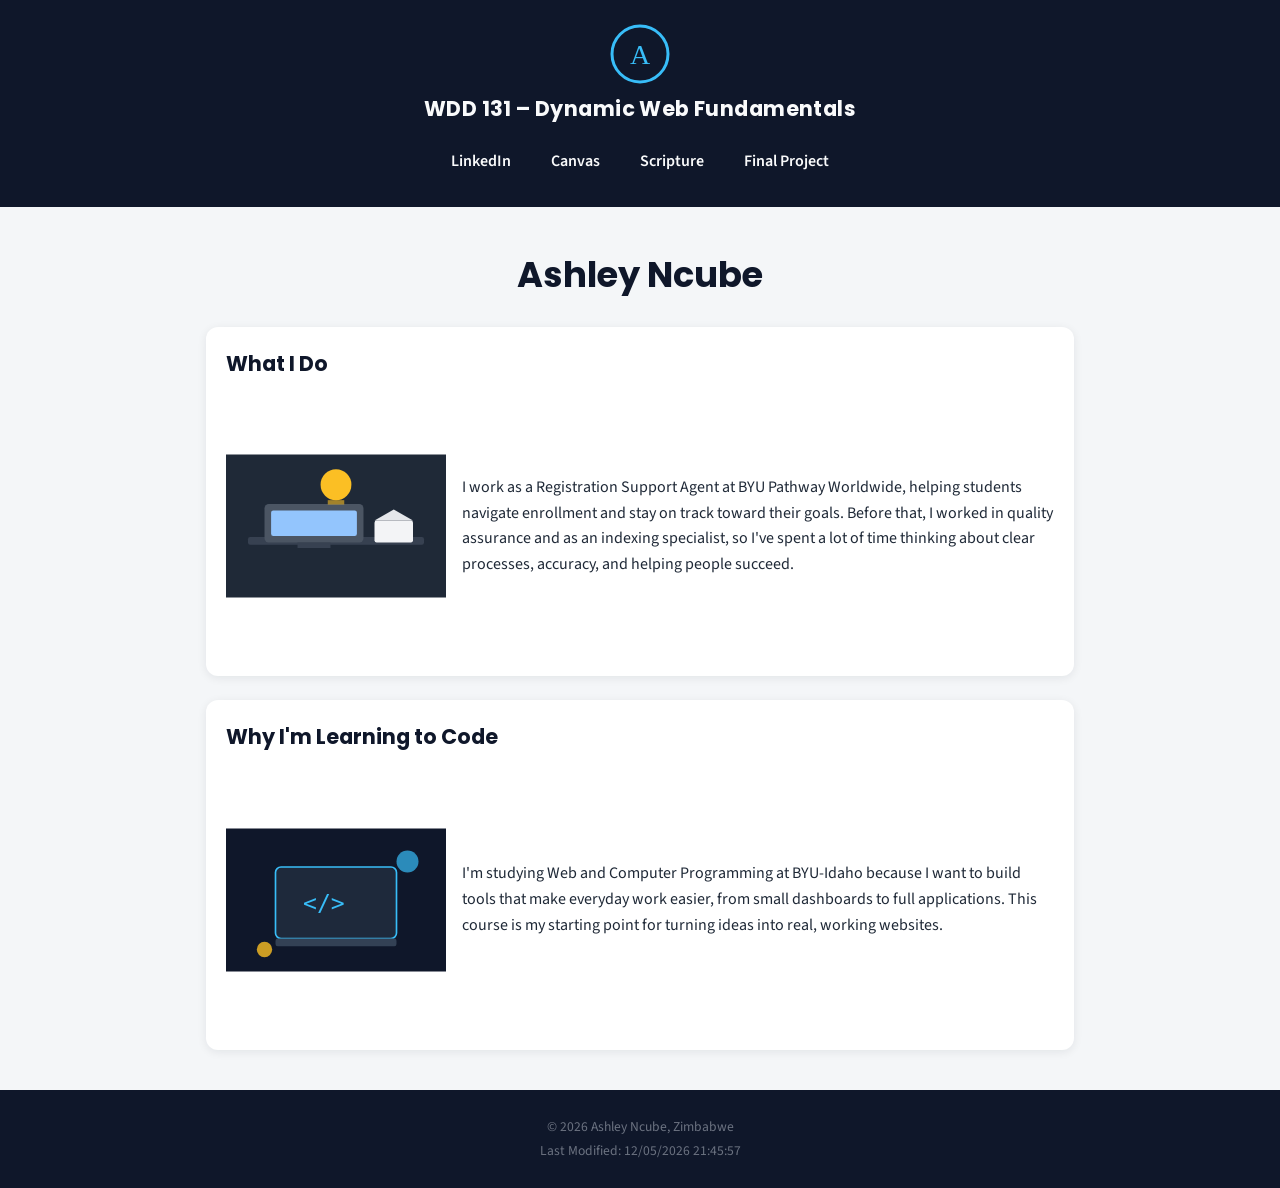
==== index.html @ 18c7f96a "first commit" ====
<!DOCTYPE html>
<html lang="en">
<head>
  <meta charset="UTF-8">
  <meta name="viewport" content="width=device-width, initial-scale=1.0">
  <title>WDD 131 – Dynamic Web Fundamentals – Ashley Ncube</title>
  <meta name="description" content="WDD 131 – Dynamic Web Fundamentals course landing page for Ashley Ncube, a BYU-Idaho web and computer programming student in Zimbabwe. Home page, HTML, CSS, JavaScript, portfolio.">
  <meta name="author" content="Ashley Ncube">

  <link rel="preconnect" href="https://fonts.googleapis.com">
  <link rel="preconnect" href="https://fonts.gstatic.com" crossorigin>
  <link href="https://fonts.googleapis.com/css2?family=Poppins:wght@500;700&family=Source+Sans+3:wght@400;600&display=swap" rel="stylesheet">

  <link rel="stylesheet" href="styles/base.css">
  <script src="scripts/getdates.js" defer></script>
</head>
<body>
  <header>
    <img src="images/logo.svg" alt="Ashley Ncube personal logo" width="60" height="60" class="logo">
    <span id="course-title">WDD 131 – Dynamic Web Fundamentals</span>

    <nav>
      <ul>
        <li><a href="https://www.linkedin.com/" target="_blank" rel="noopener">LinkedIn</a></li>
        <li><a href="https://byupw.instructure.com/" target="_blank" rel="noopener">Canvas</a></li>
        <li><a href="https://www.churchofjesuschrist.org/study/scriptures/bofm/1-ne/3?lang=eng&id=p7#p7" target="_blank" rel="noopener">Scripture</a></li>
        <li><a href="final-project/">Final Project</a></li>
      </ul>
    </nav>
  </header>

  <main>
    <h1>Ashley Ncube</h1>

    <section class="card">
      <h2>What I Do</h2>
      <img src="images/card-work.svg" alt="Illustration of a laptop and notebook on a desk" width="400" height="260" loading="lazy">
      <p>I work as a Registration Support Agent at BYU Pathway Worldwide, helping students
        navigate enrollment and stay on track toward their goals. Before that, I worked in
        quality assurance and as an indexing specialist, so I've spent a lot of time thinking
        about clear processes, accuracy, and helping people succeed.</p>
    </section>

    <section class="card">
      <h2>Why I'm Learning to Code</h2>
      <img src="images/card-studies.svg" alt="Illustration of code brackets and an open book" width="400" height="260" loading="lazy">
      <p>I'm studying Web and Computer Programming at BYU-Idaho because I want to build tools
        that make everyday work easier, from small dashboards to full applications. This course
        is my starting point for turning ideas into real, working websites.</p>
    </section>
  </main>

  <footer>
    <p>&copy; <span id="currentyear"></span> Ashley Ncube, Zimbabwe</p>
    <p id="lastModified"></p>
  </footer>
</body>
</html>
---- styles/base.css ----
/* ===== Variables ===== */
:root {
  --color-bg: #f4f6f8;
  --color-surface: #ffffff;
  --color-dark: #0f172a;
  --color-primary: #0f172a;
  --color-accent: #38bdf8;
  --color-text: #1f2937;
  --color-muted: #6b7280;
  --font-heading: 'Poppins', sans-serif;
  --font-body: 'Source Sans 3', sans-serif;
}

/* ===== Reset ===== */
* {
  box-sizing: border-box;
  margin: 0;
  padding: 0;
}

body {
  font-family: var(--font-body);
  color: var(--color-text);
  background-color: var(--color-bg);
  line-height: 1.6;
}

img {
  max-width: 100%;
  display: block;
}

a {
  color: inherit;
  text-decoration: none;
}

/* ===== Header ===== */
header {
  background-color: var(--color-dark);
  color: #f9fafb;
  padding: 1.5rem 1rem;
  text-align: center;
}

header .logo {
  margin: 0 auto 0.5rem;
}

#course-title {
  display: block;
  font-family: var(--font-heading);
  font-weight: 700;
  font-size: 1.3rem;
  letter-spacing: 0.02em;
  margin-bottom: 1rem;
}

nav ul {
  list-style: none;
  display: flex;
  justify-content: center;
  flex-wrap: wrap;
  gap: 0.5rem;
}

nav a {
  display: block;
  padding: 0.5rem 1rem;
  border-radius: 6px;
  font-weight: 600;
  transition: background-color 0.25s ease, color 0.25s ease, transform 0.2s ease;
}

nav a:hover,
nav a:focus {
  background-color: var(--color-accent);
  color: var(--color-dark);
  transform: translateY(-2px);
}

/* ===== Main ===== */
main {
  max-width: 900px;
  margin: 2.5rem auto;
  padding: 0 1rem;
}

main h1 {
  font-family: var(--font-heading);
  font-size: 2.2rem;
  color: var(--color-primary);
  margin-bottom: 1.5rem;
  text-align: center;
}

.card {
  display: grid;
  grid-template-columns: 1fr;
  gap: 1rem;
  background-color: var(--color-surface);
  border-radius: 12px;
  padding: 1.25rem;
  margin-bottom: 1.5rem;
  box-shadow: 0 2px 10px rgba(15, 23, 42, 0.08);
}

.card h2 {
  font-family: var(--font-heading);
  color: var(--color-primary);
  font-size: 1.3rem;
}

.card img {
  border-radius: 8px;
}

.card p {
  color: var(--color-text);
}

@media (min-width: 640px) {
  .card {
    grid-template-columns: 220px 1fr;
    align-items: center;
  }

  .card h2 {
    grid-column: 1 / -1;
  }
}

/* ===== Footer ===== */
footer {
  text-align: center;
  padding: 1.5rem 1rem;
  background-color: var(--color-dark);
  color: var(--color-muted);
  font-size: 0.85rem;
}

footer p {
  margin: 0.15rem 0;
}
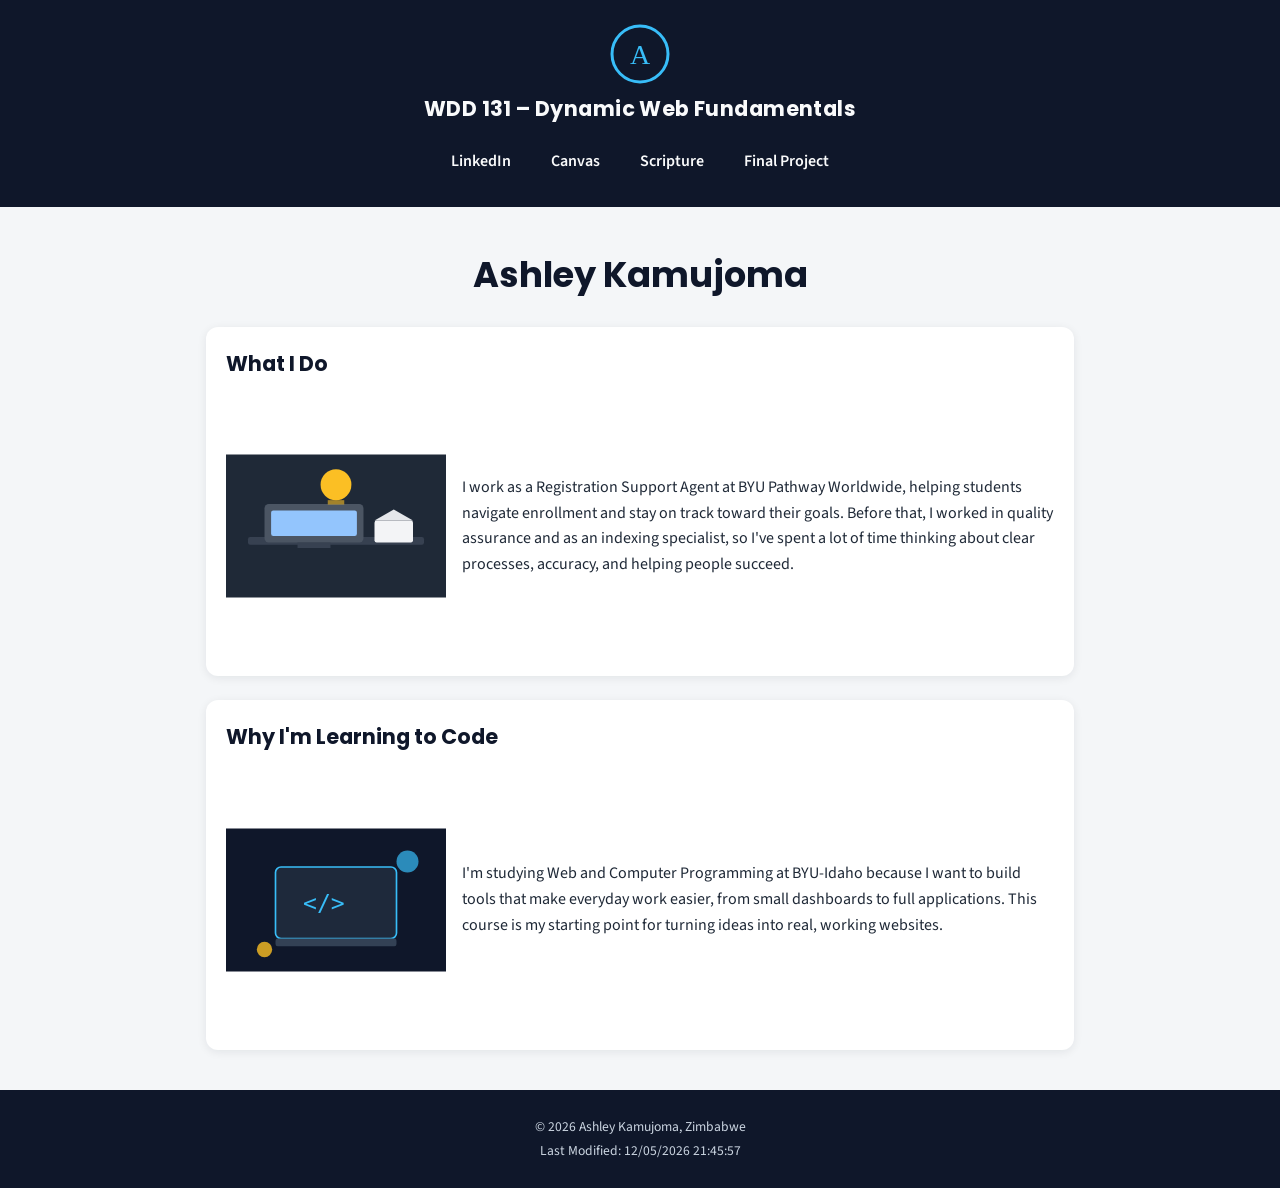
==== commit 8b9463ac: "New update" ====
--- a/index.html
+++ b/index.html
@@ -3,9 +3,9 @@
 <head>
   <meta charset="UTF-8">
   <meta name="viewport" content="width=device-width, initial-scale=1.0">
-  <title>WDD 131 – Dynamic Web Fundamentals – Ashley Ncube</title>
-  <meta name="description" content="WDD 131 – Dynamic Web Fundamentals course landing page for Ashley Ncube, a BYU-Idaho web and computer programming student in Zimbabwe. Home page, HTML, CSS, JavaScript, portfolio.">
-  <meta name="author" content="Ashley Ncube">
+  <title>WDD 131 – Dynamic Web Fundamentals – Ashley Kamujoma</title>
+  <meta name="description" content="WDD 131 – Dynamic Web Fundamentals course landing page for Ashley Kamujoma, a BYU-Idaho web and computer programming student in Zimbabwe. Home page, HTML, CSS, JavaScript, portfolio.">
+  <meta name="author" content="Ashley Kamujoma">
 
   <link rel="preconnect" href="https://fonts.googleapis.com">
   <link rel="preconnect" href="https://fonts.gstatic.com" crossorigin>
@@ -16,7 +16,7 @@
 </head>
 <body>
   <header>
-    <img src="images/logo.svg" alt="Ashley Ncube personal logo" width="60" height="60" class="logo">
+    <img src="images/logo.svg" alt="Ashley Kamujoma personal logo" width="60" height="60" class="logo">
     <span id="course-title">WDD 131 – Dynamic Web Fundamentals</span>
 
     <nav>
@@ -30,7 +30,7 @@
   </header>
 
   <main>
-    <h1>Ashley Ncube</h1>
+    <h1>Ashley Kamujoma</h1>
 
     <section class="card">
       <h2>What I Do</h2>
@@ -51,7 +51,7 @@
   </main>
 
   <footer>
-    <p>&copy; <span id="currentyear"></span> Ashley Ncube, Zimbabwe</p>
+    <p>&copy; <span id="currentyear"></span> Ashley Kamujoma, Zimbabwe</p>
     <p id="lastModified"></p>
   </footer>
 </body>
--- a/styles/base.css
+++ b/styles/base.css
@@ -6,7 +6,7 @@
   --color-primary: #0f172a;
   --color-accent: #38bdf8;
   --color-text: #1f2937;
-  --color-muted: #6b7280;
+  --color-muted: #cbd5e1;
   --font-heading: 'Poppins', sans-serif;
   --font-body: 'Source Sans 3', sans-serif;
 }
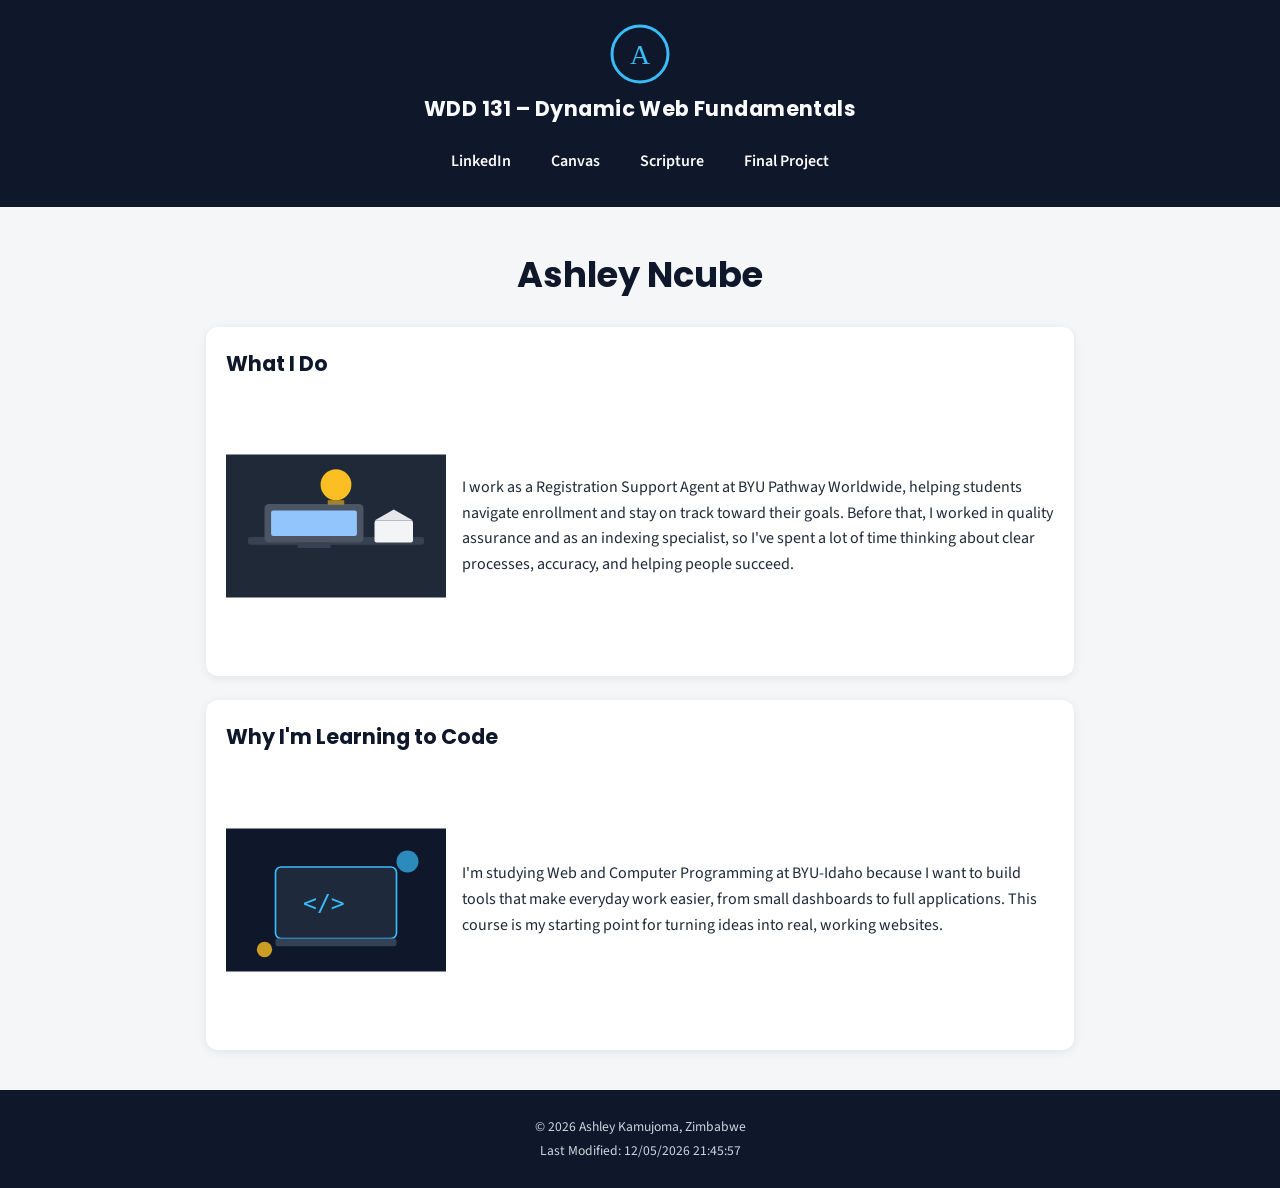
==== commit a60323d9: "update" ====
--- a/index.html
+++ b/index.html
@@ -1,58 +1,67 @@
 <!DOCTYPE html>
 <html lang="en">
+
 <head>
-  <meta charset="UTF-8">
-  <meta name="viewport" content="width=device-width, initial-scale=1.0">
-  <title>WDD 131 – Dynamic Web Fundamentals – Ashley Kamujoma</title>
-  <meta name="description" content="WDD 131 – Dynamic Web Fundamentals course landing page for Ashley Kamujoma, a BYU-Idaho web and computer programming student in Zimbabwe. Home page, HTML, CSS, JavaScript, portfolio.">
-  <meta name="author" content="Ashley Kamujoma">
+    <meta charset="UTF-8">
+    <meta name="viewport" content="width=device-width, initial-scale=1.0">
+    <title>WDD 131 – Dynamic Web Fundamentals – Ashley Ncube</title>
+    <meta name="description"
+        content="WDD 131 – Dynamic Web Fundamentals course landing page for Ashley Ncube, a BYU-Idaho web and computer programming student in Zimbabwe. Home page, HTML, CSS, JavaScript, portfolio.">
+    <meta name="author" content="Ashley Ncube">
 
-  <link rel="preconnect" href="https://fonts.googleapis.com">
-  <link rel="preconnect" href="https://fonts.gstatic.com" crossorigin>
-  <link href="https://fonts.googleapis.com/css2?family=Poppins:wght@500;700&family=Source+Sans+3:wght@400;600&display=swap" rel="stylesheet">
+    <link rel="preconnect" href="https://fonts.googleapis.com">
+    <link rel="preconnect" href="https://fonts.gstatic.com" crossorigin>
+    <link
+        href="https://fonts.googleapis.com/css2?family=Poppins:wght@500;700&family=Source+Sans+3:wght@400;600&display=swap"
+        rel="stylesheet">
 
-  <link rel="stylesheet" href="styles/base.css">
-  <script src="scripts/getdates.js" defer></script>
+    <link rel="stylesheet" href="styles/base.css">
+    <script src="scripts/getdates.js" defer></script>
 </head>
+
 <body>
-  <header>
-    <img src="images/logo.svg" alt="Ashley Kamujoma personal logo" width="60" height="60" class="logo">
-    <span id="course-title">WDD 131 – Dynamic Web Fundamentals</span>
+    <header>
+        <img src="images/logo.svg" alt="Ashley Ncube personal logo" width="60" height="60" class="logo">
+        <span id="course-title">WDD 131 – Dynamic Web Fundamentals</span>
 
-    <nav>
-      <ul>
-        <li><a href="https://www.linkedin.com/" target="_blank" rel="noopener">LinkedIn</a></li>
-        <li><a href="https://byupw.instructure.com/" target="_blank" rel="noopener">Canvas</a></li>
-        <li><a href="https://www.churchofjesuschrist.org/study/scriptures/bofm/1-ne/3?lang=eng&id=p7#p7" target="_blank" rel="noopener">Scripture</a></li>
-        <li><a href="final-project/">Final Project</a></li>
-      </ul>
-    </nav>
-  </header>
+        <nav>
+            <ul>
+                <li><a href="https://www.linkedin.com/" target="_blank" rel="noopener">LinkedIn</a></li>
+                <li><a href="https://byupw.instructure.com/" target="_blank" rel="noopener">Canvas</a></li>
+                <li><a href="https://www.churchofjesuschrist.org/study/scriptures/bofm/1-ne/3?lang=eng&id=p7#p7"
+                        target="_blank" rel="noopener">Scripture</a></li>
+                <li><a href="final-project/">Final Project</a></li>
+            </ul>
+        </nav>
+    </header>
 
-  <main>
-    <h1>Ashley Kamujoma</h1>
+    <main>
+        <h1>Ashley Ncube</h1>
 
-    <section class="card">
-      <h2>What I Do</h2>
-      <img src="images/card-work.svg" alt="Illustration of a laptop and notebook on a desk" width="400" height="260" loading="lazy">
-      <p>I work as a Registration Support Agent at BYU Pathway Worldwide, helping students
-        navigate enrollment and stay on track toward their goals. Before that, I worked in
-        quality assurance and as an indexing specialist, so I've spent a lot of time thinking
-        about clear processes, accuracy, and helping people succeed.</p>
-    </section>
+        <section class="card">
+            <h2>What I Do</h2>
+            <img src="images/card-work.svg" alt="Illustration of a laptop and notebook on a desk" width="400"
+                height="260" loading="lazy">
+            <p>I work as a Registration Support Agent at BYU Pathway Worldwide, helping students
+                navigate enrollment and stay on track toward their goals. Before that, I worked in
+                quality assurance and as an indexing specialist, so I've spent a lot of time thinking
+                about clear processes, accuracy, and helping people succeed.</p>
+        </section>
 
-    <section class="card">
-      <h2>Why I'm Learning to Code</h2>
-      <img src="images/card-studies.svg" alt="Illustration of code brackets and an open book" width="400" height="260" loading="lazy">
-      <p>I'm studying Web and Computer Programming at BYU-Idaho because I want to build tools
-        that make everyday work easier, from small dashboards to full applications. This course
-        is my starting point for turning ideas into real, working websites.</p>
-    </section>
-  </main>
+        <section class="card">
+            <h2>Why I'm Learning to Code</h2>
+            <img src="images/card-studies.svg" alt="Illustration of code brackets and an open book" width="400"
+                height="260" loading="lazy">
+            <p>I'm studying Web and Computer Programming at BYU-Idaho because I want to build tools
+                that make everyday work easier, from small dashboards to full applications. This course
+                is my starting point for turning ideas into real, working websites.</p>
+        </section>
+    </main>
 
-  <footer>
-    <p>&copy; <span id="currentyear"></span> Ashley Kamujoma, Zimbabwe</p>
-    <p id="lastModified"></p>
-  </footer>
+    <footer>
+        <p>&copy; <span id="currentyear"></span> Ashley Kamujoma, Zimbabwe</p>
+        <p id="lastModified"></p>
+    </footer>
 </body>
-</html>
+
+</html>
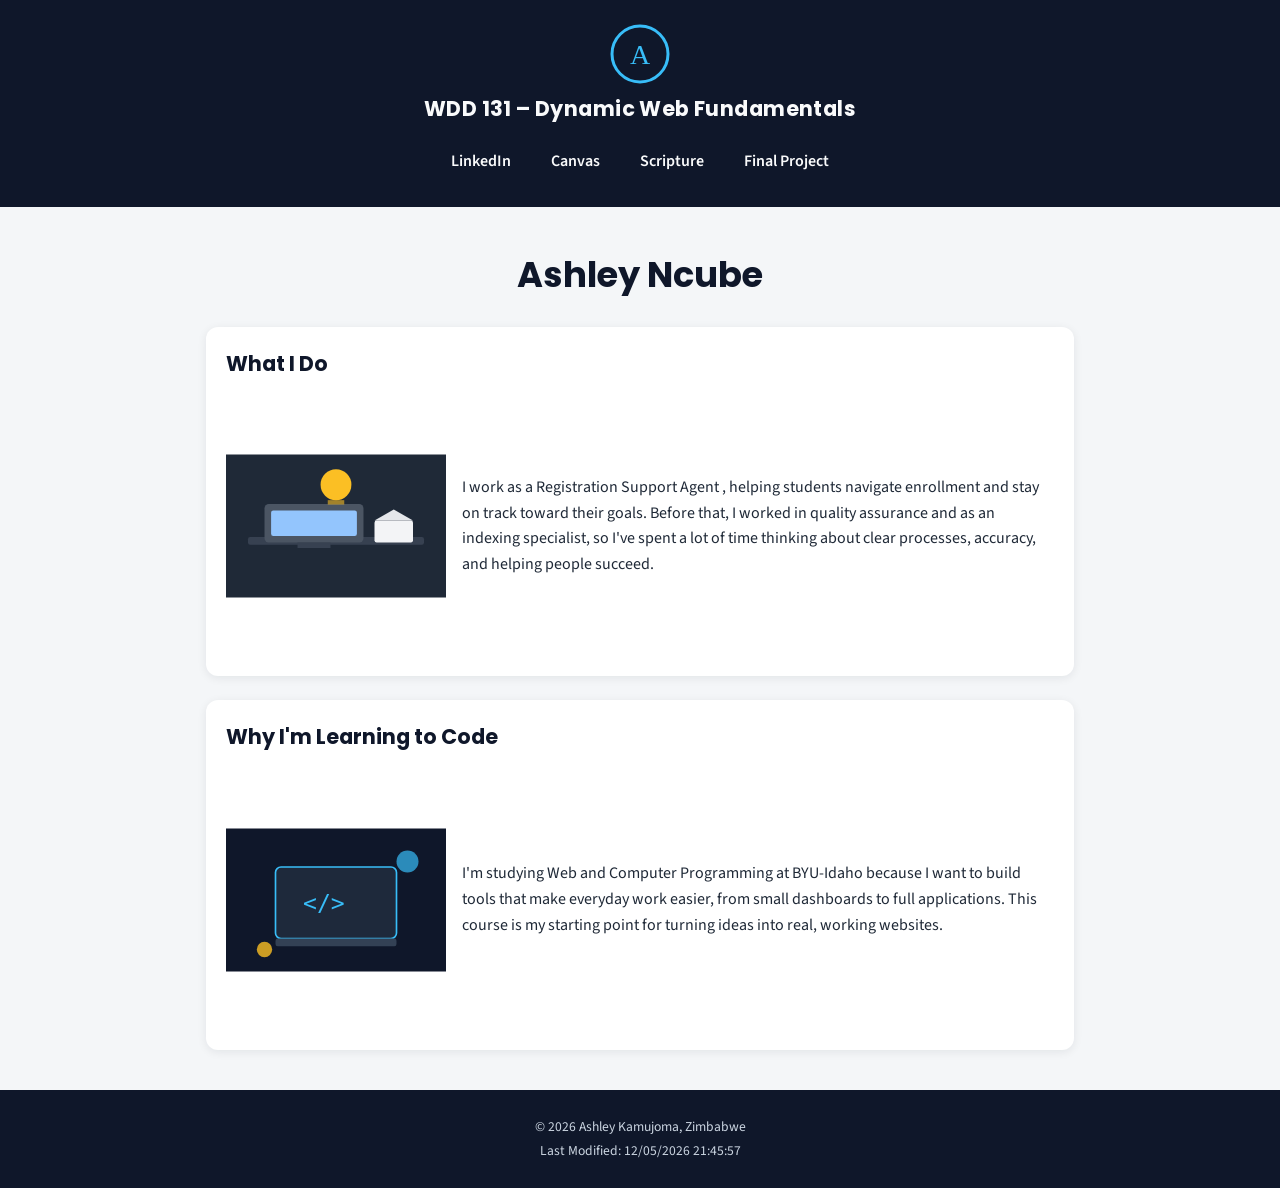
==== commit 42295fc4: "update" ====
--- a/index.html
+++ b/index.html
@@ -21,7 +21,7 @@
 
 <body>
     <header>
-        <img src="images/logo.svg" alt="Ashley Ncube personal logo" width="60" height="60" class="logo">
+        <img src="images/logo.svg" alt="Ashley Kamujoma personal logo" width="60" height="60" class="logo">
         <span id="course-title">WDD 131 – Dynamic Web Fundamentals</span>
 
         <nav>
@@ -42,7 +42,7 @@
             <h2>What I Do</h2>
             <img src="images/card-work.svg" alt="Illustration of a laptop and notebook on a desk" width="400"
                 height="260" loading="lazy">
-            <p>I work as a Registration Support Agent at BYU Pathway Worldwide, helping students
+            <p>I work as a Registration Support Agent , helping students
                 navigate enrollment and stay on track toward their goals. Before that, I worked in
                 quality assurance and as an indexing specialist, so I've spent a lot of time thinking
                 about clear processes, accuracy, and helping people succeed.</p>
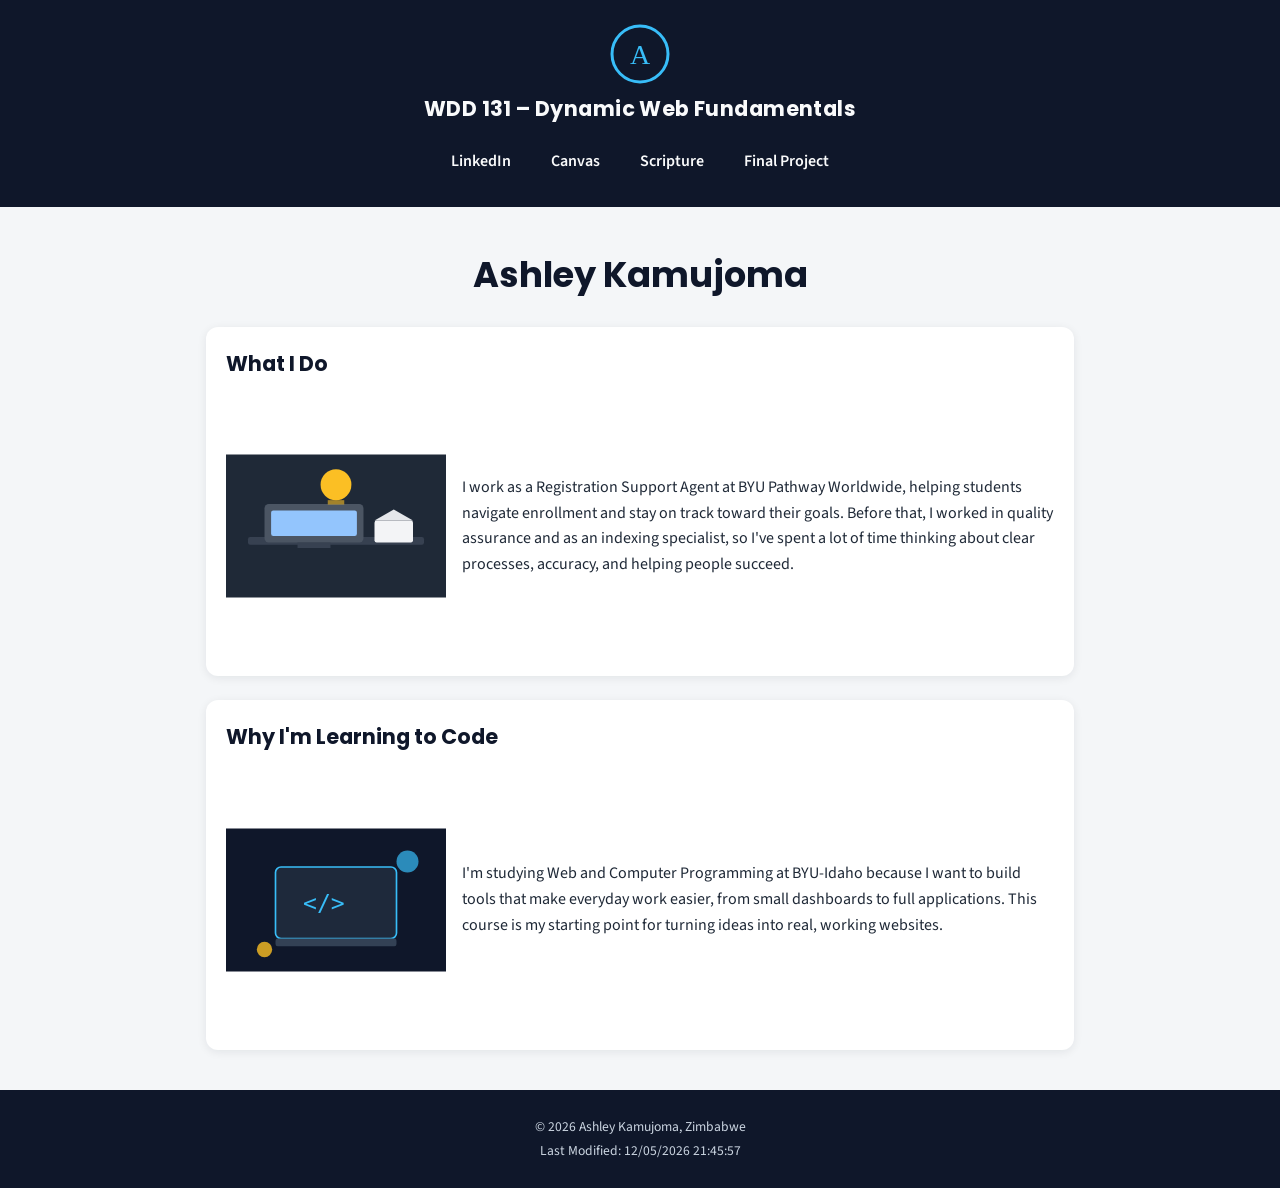
==== commit eed9989c: "main update" ====
--- a/index.html
+++ b/index.html
@@ -1,67 +1,58 @@
 <!DOCTYPE html>
 <html lang="en">
+<head>
+  <meta charset="UTF-8">
+  <meta name="viewport" content="width=device-width, initial-scale=1.0">
+  <title>WDD 131 – Dynamic Web Fundamentals – Ashley Kamujoma</title>
+  <meta name="description" content="WDD 131 – Dynamic Web Fundamentals course landing page for Ashley Kamujoma, a BYU-Idaho web and computer programming student in Zimbabwe. Home page, HTML, CSS, JavaScript, portfolio.">
+  <meta name="author" content="Ashley Kamujoma">
 
-<head>
-    <meta charset="UTF-8">
-    <meta name="viewport" content="width=device-width, initial-scale=1.0">
-    <title>WDD 131 – Dynamic Web Fundamentals – Ashley Ncube</title>
-    <meta name="description"
-        content="WDD 131 – Dynamic Web Fundamentals course landing page for Ashley Ncube, a BYU-Idaho web and computer programming student in Zimbabwe. Home page, HTML, CSS, JavaScript, portfolio.">
-    <meta name="author" content="Ashley Ncube">
+  <link rel="preconnect" href="https://fonts.googleapis.com">
+  <link rel="preconnect" href="https://fonts.gstatic.com" crossorigin>
+  <link href="https://fonts.googleapis.com/css2?family=Poppins:wght@500;700&family=Source+Sans+3:wght@400;600&display=swap" rel="stylesheet">
 
-    <link rel="preconnect" href="https://fonts.googleapis.com">
-    <link rel="preconnect" href="https://fonts.gstatic.com" crossorigin>
-    <link
-        href="https://fonts.googleapis.com/css2?family=Poppins:wght@500;700&family=Source+Sans+3:wght@400;600&display=swap"
-        rel="stylesheet">
+  <link rel="stylesheet" href="styles/base.css">
+  <script src="scripts/getdates.js" defer></script>
+</head>
+<body>
+  <header>
+    <img src="images/logo.svg" alt="Ashley Kamujoma personal logo" width="60" height="60" class="logo">
+    <span id="course-title">WDD 131 – Dynamic Web Fundamentals</span>
 
-    <link rel="stylesheet" href="styles/base.css">
-    <script src="scripts/getdates.js" defer></script>
-</head>
+    <nav>
+      <ul>
+        <li><a href="https://www.linkedin.com/" target="_blank" rel="noopener">LinkedIn</a></li>
+        <li><a href="https://byupw.instructure.com/" target="_blank" rel="noopener">Canvas</a></li>
+        <li><a href="https://www.churchofjesuschrist.org/study/scriptures/bofm/1-ne/3?lang=eng&id=p7#p7" target="_blank" rel="noopener">Scripture</a></li>
+        <li><a href="final-project/">Final Project</a></li>
+      </ul>
+    </nav>
+  </header>
 
-<body>
-    <header>
-        <img src="images/logo.svg" alt="Ashley Kamujoma personal logo" width="60" height="60" class="logo">
-        <span id="course-title">WDD 131 – Dynamic Web Fundamentals</span>
+  <main>
+    <h1>Ashley Kamujoma</h1>
 
-        <nav>
-            <ul>
-                <li><a href="https://www.linkedin.com/" target="_blank" rel="noopener">LinkedIn</a></li>
-                <li><a href="https://byupw.instructure.com/" target="_blank" rel="noopener">Canvas</a></li>
-                <li><a href="https://www.churchofjesuschrist.org/study/scriptures/bofm/1-ne/3?lang=eng&id=p7#p7"
-                        target="_blank" rel="noopener">Scripture</a></li>
-                <li><a href="final-project/">Final Project</a></li>
-            </ul>
-        </nav>
-    </header>
+    <section class="card">
+      <h2>What I Do</h2>
+      <img src="images/card-work.svg" alt="Illustration of a laptop and notebook on a desk" width="400" height="260" loading="lazy">
+      <p>I work as a Registration Support Agent at BYU Pathway Worldwide, helping students
+        navigate enrollment and stay on track toward their goals. Before that, I worked in
+        quality assurance and as an indexing specialist, so I've spent a lot of time thinking
+        about clear processes, accuracy, and helping people succeed.</p>
+    </section>
 
-    <main>
-        <h1>Ashley Ncube</h1>
+    <section class="card">
+      <h2>Why I'm Learning to Code</h2>
+      <img src="images/card-studies.svg" alt="Illustration of code brackets and an open book" width="400" height="260" loading="lazy">
+      <p>I'm studying Web and Computer Programming at BYU-Idaho because I want to build tools
+        that make everyday work easier, from small dashboards to full applications. This course
+        is my starting point for turning ideas into real, working websites.</p>
+    </section>
+  </main>
 
-        <section class="card">
-            <h2>What I Do</h2>
-            <img src="images/card-work.svg" alt="Illustration of a laptop and notebook on a desk" width="400"
-                height="260" loading="lazy">
-            <p>I work as a Registration Support Agent , helping students
-                navigate enrollment and stay on track toward their goals. Before that, I worked in
-                quality assurance and as an indexing specialist, so I've spent a lot of time thinking
-                about clear processes, accuracy, and helping people succeed.</p>
-        </section>
-
-        <section class="card">
-            <h2>Why I'm Learning to Code</h2>
-            <img src="images/card-studies.svg" alt="Illustration of code brackets and an open book" width="400"
-                height="260" loading="lazy">
-            <p>I'm studying Web and Computer Programming at BYU-Idaho because I want to build tools
-                that make everyday work easier, from small dashboards to full applications. This course
-                is my starting point for turning ideas into real, working websites.</p>
-        </section>
-    </main>
-
-    <footer>
-        <p>&copy; <span id="currentyear"></span> Ashley Kamujoma, Zimbabwe</p>
-        <p id="lastModified"></p>
-    </footer>
+  <footer>
+    <p>&copy; <span id="currentyear"></span> Ashley Kamujoma, Zimbabwe</p>
+    <p id="lastModified"></p>
+  </footer>
 </body>
-
-</html>+</html>
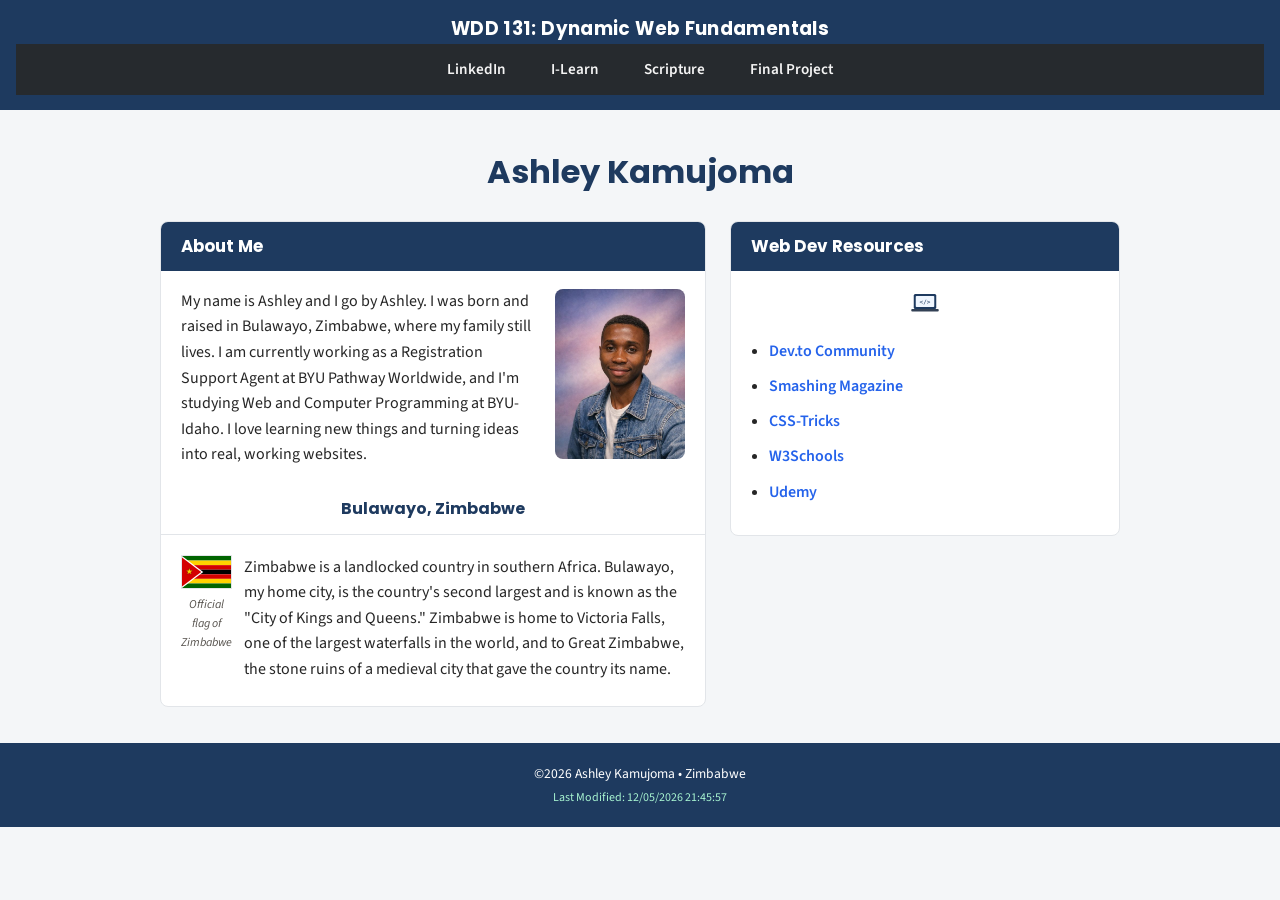
==== commit 506b5e24: "Main update" ====
--- a/index.html
+++ b/index.html
@@ -9,20 +9,19 @@
 
   <link rel="preconnect" href="https://fonts.googleapis.com">
   <link rel="preconnect" href="https://fonts.gstatic.com" crossorigin>
-  <link href="https://fonts.googleapis.com/css2?family=Poppins:wght@500;700&family=Source+Sans+3:wght@400;600&display=swap" rel="stylesheet">
+  <link href="https://fonts.googleapis.com/css2?family=Poppins:wght@600;700&family=Source+Sans+3:wght@400;600&display=swap" rel="stylesheet">
 
   <link rel="stylesheet" href="styles/base.css">
   <script src="scripts/getdates.js" defer></script>
 </head>
 <body>
   <header>
-    <img src="images/logo.svg" alt="Ashley Kamujoma personal logo" width="60" height="60" class="logo">
-    <span id="course-title">WDD 131 – Dynamic Web Fundamentals</span>
+    <span id="course-title">WDD 131: Dynamic Web Fundamentals</span>
 
     <nav>
       <ul>
         <li><a href="https://www.linkedin.com/" target="_blank" rel="noopener">LinkedIn</a></li>
-        <li><a href="https://byupw.instructure.com/" target="_blank" rel="noopener">Canvas</a></li>
+        <li><a href="https://byupw.instructure.com/" target="_blank" rel="noopener">I-Learn</a></li>
         <li><a href="https://www.churchofjesuschrist.org/study/scriptures/bofm/1-ne/3?lang=eng&id=p7#p7" target="_blank" rel="noopener">Scripture</a></li>
         <li><a href="final-project/">Final Project</a></li>
       </ul>
@@ -32,26 +31,48 @@
   <main>
     <h1>Ashley Kamujoma</h1>
 
-    <section class="card">
-      <h2>What I Do</h2>
-      <img src="images/card-work.svg" alt="Illustration of a laptop and notebook on a desk" width="400" height="260" loading="lazy">
-      <p>I work as a Registration Support Agent at BYU Pathway Worldwide, helping students
-        navigate enrollment and stay on track toward their goals. Before that, I worked in
-        quality assurance and as an indexing specialist, so I've spent a lot of time thinking
-        about clear processes, accuracy, and helping people succeed.</p>
-    </section>
+    <div class="card-grid">
+      <section class="card">
+        <h2>About Me</h2>
 
-    <section class="card">
-      <h2>Why I'm Learning to Code</h2>
-      <img src="images/card-studies.svg" alt="Illustration of code brackets and an open book" width="400" height="260" loading="lazy">
-      <p>I'm studying Web and Computer Programming at BYU-Idaho because I want to build tools
-        that make everyday work easier, from small dashboards to full applications. This course
-        is my starting point for turning ideas into real, working websites.</p>
-    </section>
+        <div class="about-content">
+          <p>My name is Ashley and I go by Ashley. I was born and raised in Bulawayo, Zimbabwe,
+            where my family still lives. I am currently working as a Registration Support Agent
+            at BYU Pathway Worldwide, and I'm studying Web and Computer Programming at
+            BYU-Idaho. I love learning new things and turning ideas into real, working
+            websites.</p>
+          <img src="images/portrait.jpg" alt="Portrait of Ashley Kamujoma" class="portrait" loading="lazy">
+        </div>
+
+        <h3>Bulawayo, Zimbabwe</h3>
+        <div class="origin-content">
+          <figure class="flag-figure">
+            <img src="images/flag.svg" alt="The flag of Zimbabwe" class="flag" loading="lazy">
+            <figcaption>Official flag of Zimbabwe</figcaption>
+          </figure>
+          <p>Zimbabwe is a landlocked country in southern Africa. Bulawayo, my home city, is the
+            country's second largest and is known as the "City of Kings and Queens." Zimbabwe is
+            home to Victoria Falls, one of the largest waterfalls in the world, and to Great
+            Zimbabwe, the stone ruins of a medieval city that gave the country its name.</p>
+        </div>
+      </section>
+
+      <section class="card">
+        <h2>Web Dev Resources</h2>
+        <img src="images/resources-icon.svg" alt="Icon of a laptop displaying code brackets" class="resources-icon" loading="lazy">
+        <ul>
+          <li><a href="https://dev.to/" target="_blank" rel="noopener">Dev.to Community</a></li>
+          <li><a href="https://www.smashingmagazine.com/" target="_blank" rel="noopener">Smashing Magazine</a></li>
+          <li><a href="https://css-tricks.com/" target="_blank" rel="noopener">CSS-Tricks</a></li>
+          <li><a href="https://www.w3schools.com/" target="_blank" rel="noopener">W3Schools</a></li>
+          <li><a href="https://www.udemy.com/" target="_blank" rel="noopener">Udemy</a></li>
+        </ul>
+      </section>
+    </div>
   </main>
 
   <footer>
-    <p>&copy; <span id="currentyear"></span> Ashley Kamujoma, Zimbabwe</p>
+    <p>&copy;<span id="currentyear"></span> Ashley Kamujoma &bull; Zimbabwe</p>
     <p id="lastModified"></p>
   </footer>
 </body>
--- a/styles/base.css
+++ b/styles/base.css
@@ -2,11 +2,13 @@
 :root {
   --color-bg: #f4f6f8;
   --color-surface: #ffffff;
-  --color-dark: #0f172a;
-  --color-primary: #0f172a;
-  --color-accent: #38bdf8;
-  --color-text: #1f2937;
-  --color-muted: #cbd5e1;
+  --color-navy: #1e3a5f;
+  --color-navbar: #262a2e;
+  --color-primary: #1e3a5f;
+  --color-accent: #2563eb;
+  --color-text: #262626;
+  --color-muted: #57534e;
+  --color-border: #e2e5e9;
   --font-heading: 'Poppins', sans-serif;
   --font-body: 'Source Sans 3', sans-serif;
 }
@@ -37,23 +39,22 @@
 
 /* ===== Header ===== */
 header {
-  background-color: var(--color-dark);
-  color: #f9fafb;
-  padding: 1.5rem 1rem;
-  text-align: center;
-}
-
-header .logo {
-  margin: 0 auto 0.5rem;
+  background-color: var(--color-navy);
+  color: #ffffff;
+  text-align: center;
+  padding: 0.9rem 1rem;
 }
 
 #course-title {
   display: block;
   font-family: var(--font-heading);
   font-weight: 700;
-  font-size: 1.3rem;
+  font-size: 1.15rem;
   letter-spacing: 0.02em;
-  margin-bottom: 1rem;
+}
+
+nav {
+  background-color: var(--color-navbar);
 }
 
 nav ul {
@@ -61,84 +62,183 @@
   display: flex;
   justify-content: center;
   flex-wrap: wrap;
-  gap: 0.5rem;
 }
 
 nav a {
   display: block;
-  padding: 0.5rem 1rem;
-  border-radius: 6px;
+  padding: 0.85rem 1.4rem;
+  color: #f4f4f4;
   font-weight: 600;
-  transition: background-color 0.25s ease, color 0.25s ease, transform 0.2s ease;
+  font-size: 0.95rem;
+  transition: background-color 0.25s ease, color 0.25s ease;
 }
 
 nav a:hover,
 nav a:focus {
   background-color: var(--color-accent);
-  color: var(--color-dark);
-  transform: translateY(-2px);
+  color: #ffffff;
 }
 
 /* ===== Main ===== */
 main {
-  max-width: 900px;
-  margin: 2.5rem auto;
-  padding: 0 1rem;
+  max-width: 1000px;
+  margin: 2.25rem auto;
+  padding: 0 1.25rem;
 }
 
 main h1 {
   font-family: var(--font-heading);
-  font-size: 2.2rem;
+  font-size: 2rem;
   color: var(--color-primary);
   margin-bottom: 1.5rem;
   text-align: center;
 }
 
-.card {
+.card-grid {
   display: grid;
   grid-template-columns: 1fr;
+  gap: 1.5rem;
+}
+
+.card {
+  background-color: var(--color-surface);
+  border: 1px solid var(--color-border);
+  border-radius: 8px;
+  overflow: hidden;
+}
+
+.card h2 {
+  font-family: var(--font-heading);
+  color: #ffffff;
+  background-color: var(--color-navy);
+  font-size: 1.05rem;
+  padding: 0.7rem 1.25rem;
+}
+
+.card h3 {
+  font-family: var(--font-heading);
+  color: var(--color-primary);
+  font-size: 1rem;
+  text-align: center;
+  margin: 1.25rem 0 0.75rem;
+}
+
+.card > p,
+.about-content,
+.origin-content,
+.card ul,
+.card .resources-icon {
+  padding-left: 1.25rem;
+  padding-right: 1.25rem;
+}
+
+.card ul {
+  padding-top: 1rem;
+  padding-bottom: 1.25rem;
+  list-style: disc;
+  margin-left: 1.1rem;
+}
+
+.card ul li {
+  margin-bottom: 0.6rem;
+}
+
+.card ul a {
+  color: var(--color-accent);
+  font-weight: 600;
+}
+
+.card ul a:hover {
+  text-decoration: underline;
+}
+
+.about-content {
+  display: flex;
+  flex-direction: column-reverse;
   gap: 1rem;
-  background-color: var(--color-surface);
-  border-radius: 12px;
-  padding: 1.25rem;
-  margin-bottom: 1.5rem;
-  box-shadow: 0 2px 10px rgba(15, 23, 42, 0.08);
-}
-
-.card h2 {
-  font-family: var(--font-heading);
-  color: var(--color-primary);
-  font-size: 1.3rem;
-}
-
-.card img {
+  padding-top: 1.1rem;
+  padding-bottom: 0.5rem;
+}
+
+.about-content .portrait {
+  width: 130px;
+  height: 170px;
+  object-fit: cover;
+  object-position: top center;
   border-radius: 8px;
-}
-
-.card p {
-  color: var(--color-text);
+  margin: 0 auto;
+}
+
+.origin-content {
+  display: flex;
+  flex-direction: column;
+  align-items: center;
+  gap: 0.75rem;
+  padding-bottom: 1.5rem;
+  border-top: 1px solid var(--color-border);
+  padding-top: 1.25rem;
+}
+
+.flag-figure {
+  text-align: center;
+  width: 160px;
+}
+
+.flag-figure .flag {
+  border: 1px solid var(--color-border);
+}
+
+.flag-figure figcaption {
+  font-size: 0.75rem;
+  color: var(--color-muted);
+  margin-top: 0.35rem;
+  font-style: italic;
+}
+
+.resources-icon {
+  width: 70px;
+  margin: 1.1rem auto 0.25rem;
 }
 
 @media (min-width: 640px) {
-  .card {
-    grid-template-columns: 220px 1fr;
-    align-items: center;
-  }
-
-  .card h2 {
-    grid-column: 1 / -1;
+  .about-content {
+    flex-direction: row;
+    align-items: flex-start;
+  }
+
+  .about-content .portrait {
+    margin: 0;
+    flex-shrink: 0;
+  }
+
+  .origin-content {
+    flex-direction: row;
+    align-items: flex-start;
+    text-align: left;
+  }
+}
+
+@media (min-width: 860px) {
+  .card-grid {
+    grid-template-columns: 1.4fr 1fr;
+    align-items: start;
   }
 }
 
 /* ===== Footer ===== */
 footer {
-  text-align: center;
-  padding: 1.5rem 1rem;
-  background-color: var(--color-dark);
-  color: var(--color-muted);
+  background-color: var(--color-navy);
+  color: #ffffff;
+  text-align: center;
+  padding: 1.1rem 1rem;
   font-size: 0.85rem;
 }
 
 footer p {
   margin: 0.15rem 0;
 }
+
+#lastModified {
+  color: #a7f3d0;
+  font-size: 0.75rem;
+}
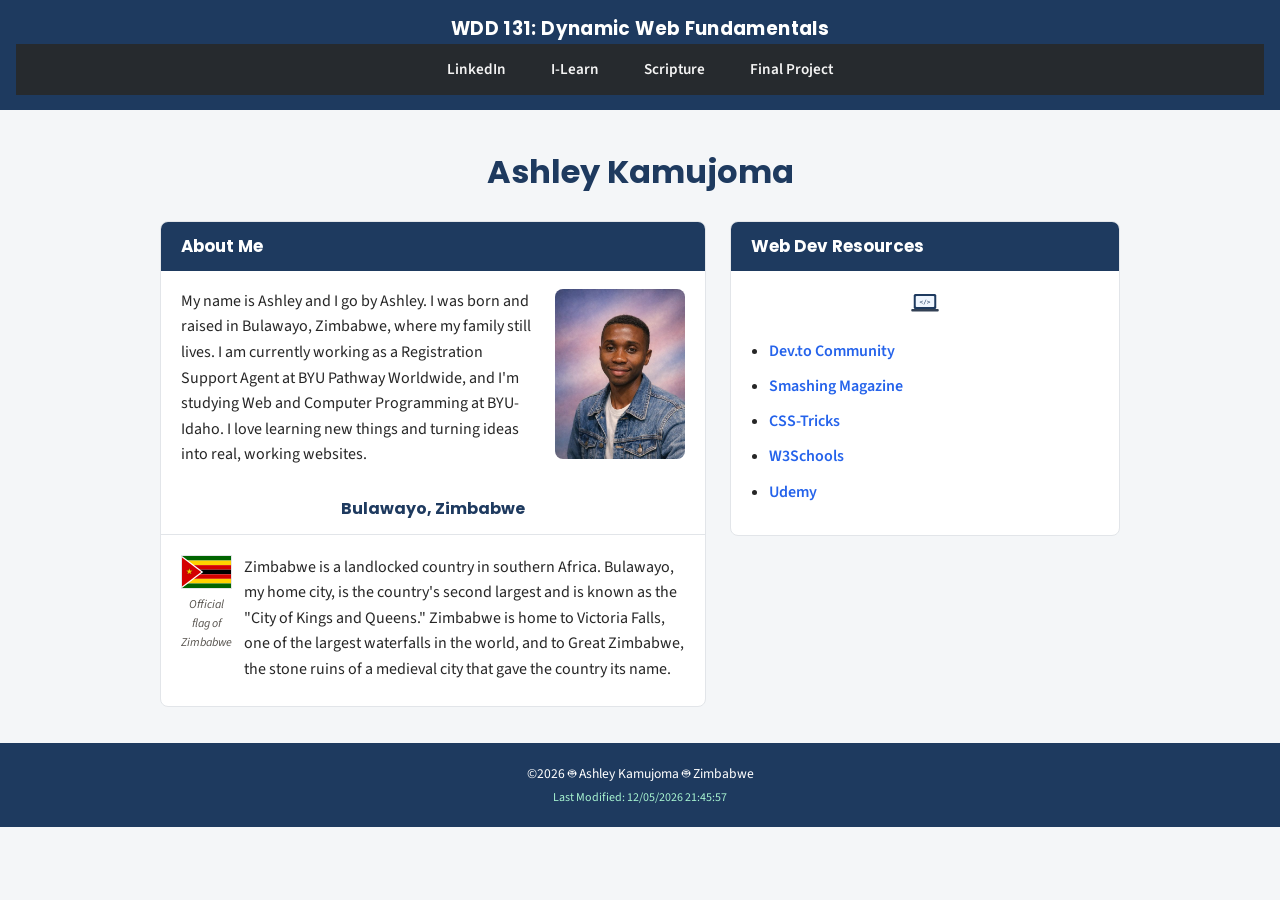
==== commit f0ae9525: "footer update" ====
--- a/index.html
+++ b/index.html
@@ -4,7 +4,7 @@
   <meta charset="UTF-8">
   <meta name="viewport" content="width=device-width, initial-scale=1.0">
   <title>WDD 131 – Dynamic Web Fundamentals – Ashley Kamujoma</title>
-  <meta name="description" content="WDD 131 – Dynamic Web Fundamentals course landing page for Ashley Kamujoma, a BYU-Idaho web and computer programming student in Zimbabwe. Home page, HTML, CSS, JavaScript, portfolio.">
+  <meta name="description" content="WDD 131 home page for Ashley Kamujoma, a BYU-Idaho web and computer programming student from Zimbabwe.">
   <meta name="author" content="Ashley Kamujoma">
 
   <link rel="preconnect" href="https://fonts.googleapis.com">
@@ -72,7 +72,7 @@
   </main>
 
   <footer>
-    <p>&copy;<span id="currentyear"></span> Ashley Kamujoma &bull; Zimbabwe</p>
+    <p>&copy;<span id="currentyear"></span> &#129302; Ashley Kamujoma &#129302; Zimbabwe</p>
     <p id="lastModified"></p>
   </footer>
 </body>
